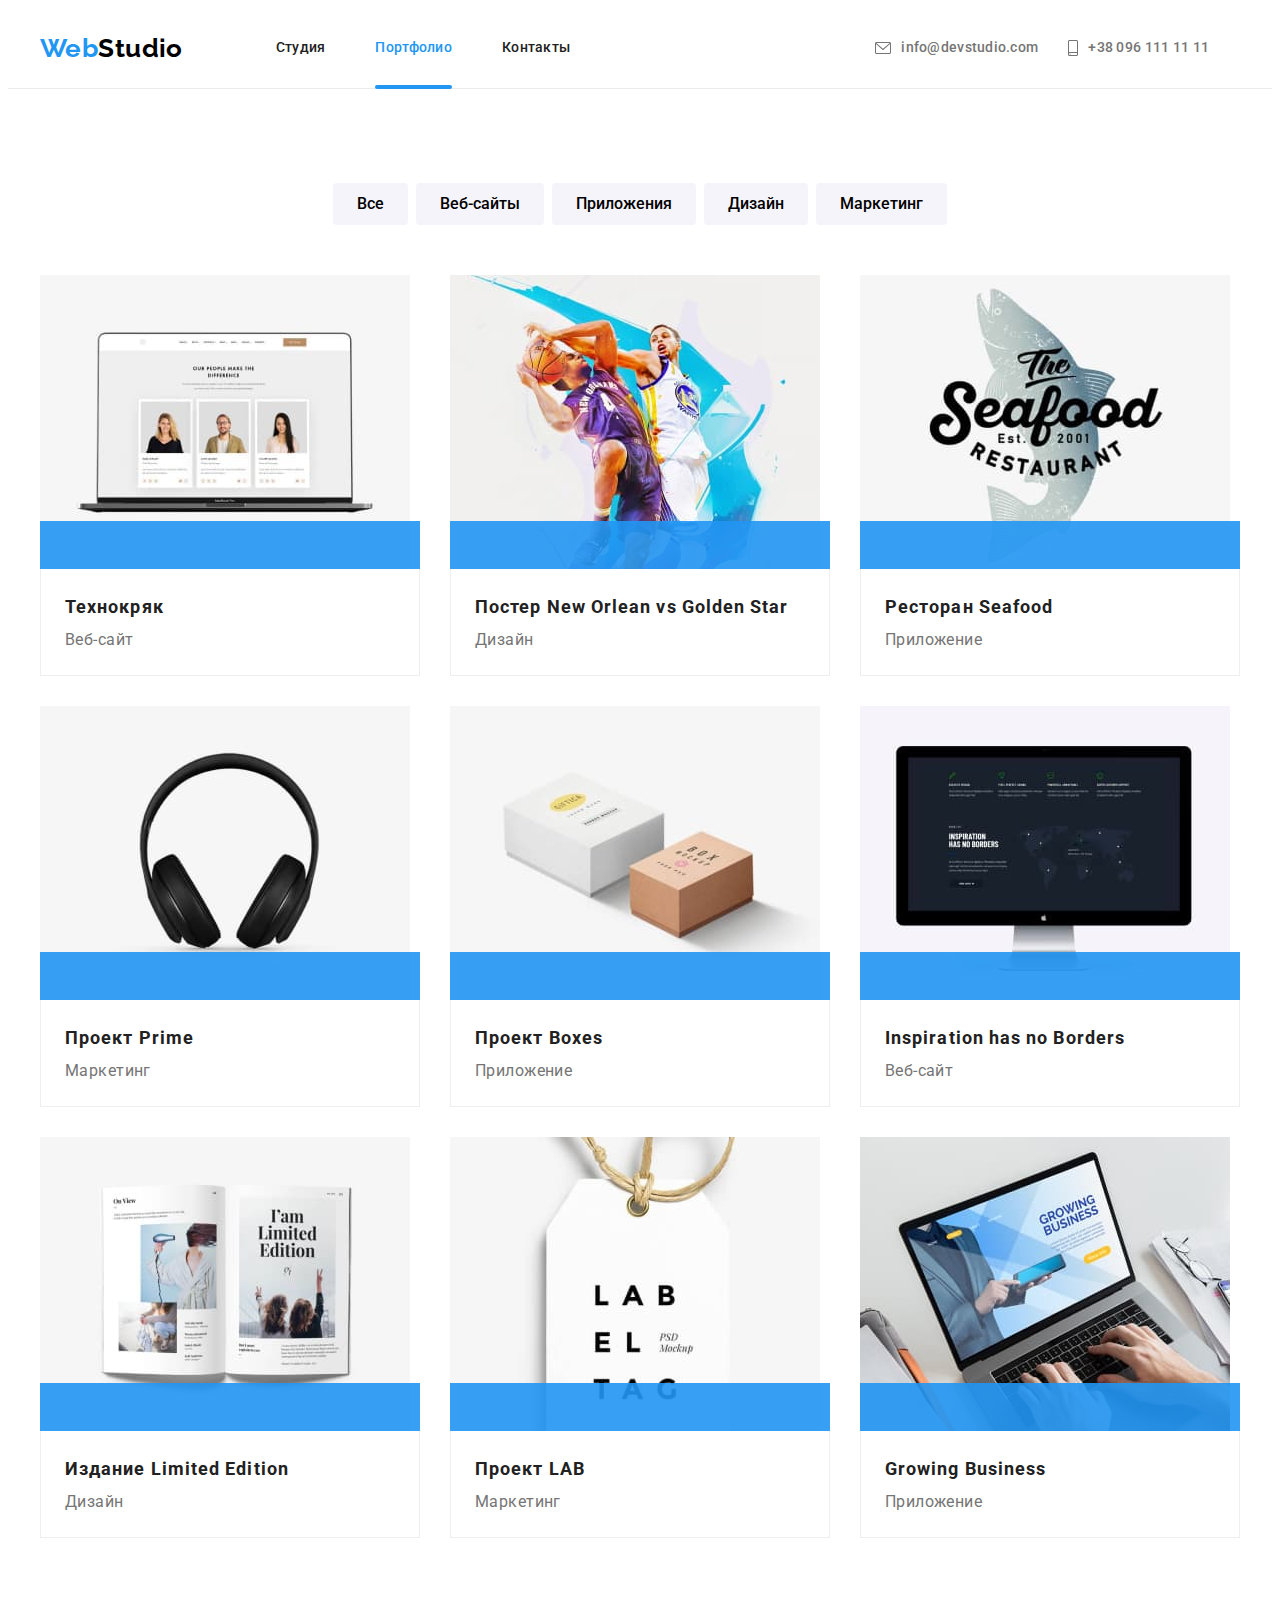
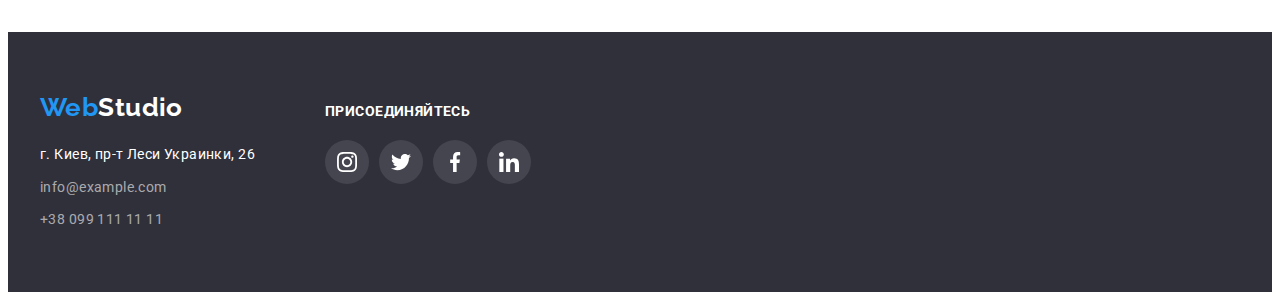
==== portfolio.html @ 5ff28424 "clone" ====
<!DOCTYPE html>
<html lang="ru">
	<head>
		<meta charset="UTF-8" />
		<meta http-equiv="X-UA-Compatible" content="IE=edge" />
		<meta name="viewport" content="width=device-width, initial-scale=1.0" />
		<title>Портфолио</title>
		<link rel="preconnect" href="https://fonts.googleapis.com" />
		<link rel="preconnect" href="https://fonts.gstatic.com" crossorigin />
		<link
			href="https://fonts.googleapis.com/css2?family=Montserrat&family=Raleway:wght@700&family=Roboto:wght@400;500;700;900&display=swap"
			rel="stylesheet"
		/>
		<link
			rel="stylesheet"
			href="https://cdnjs.cloudflare.com/ajax/libs/modern-normalize/1.1.0/modern-normalize.min.css"
			integrity="sha512-wpPYUAdjBVSE4KJnH1VR1HeZfpl1ub8YT/NKx4PuQ5NmX2tKuGu6U/JRp5y+Y8XG2tV+wKQpNHVUX03MfMFn9Q=="
			crossorigin="anonymous"
			referrerpolicy="no-referrer"
		/>
		<link rel="stylesheet" href="./css/styles.css" />
	</head>
	<body>
		<!-- Шапка -->
		<header class="header">
			<div class="container">
				<div class="header-body">
					<nav class="header-nav">
						<a class="link header-logo" href="./index.html"
							><span class="header-logo-web">Web</span
							><span class="header-logo-studio">Studio</span></a
						>
						<ul class="list header-nav-list">
							<li class="header-nav-list-item">
								<a class="link header-link" href="./index.html"
									>Студия</a
								>
							</li>
							<li class="header-nav-list-item">
								<a
									class="link current header-link"
									href="./portfolio.html"
									>Портфолио</a
								>
							</li>
							<li class="header-nav-list-item">
								<a class="link header-link" href="">Контакты</a>
							</li>
						</ul>
					</nav>
					<ul class="list header-contacts-list">
						<li class="header-contacts-list-item">
							<a
								class="link header-link"
								href="mailto:info@devstudio.com"
							>
								<svg
									class="icon icon-envelope"
									width="16"
									height="12"
								>
									<use
										href="./images/icons.svg#envelope"
									></use>
								</svg>
								info@devstudio.com</a
							>
						</li>
						<li class="header-contacts-list-item">
							<a
								class="link header-link"
								href="tel:+380961111111"
							>
								<svg
									class="icon icon-smartphone"
									width="10"
									height="16"
								>
									<use
										href="./images/icons.svg#smartphone"
									></use>
								</svg>
								+38 096 111 11 11</a
							>
						</li>
					</ul>
				</div>
			</div>
		</header>
		<!-- Основа -->
		<main>
			<section class="section portfolio">
				<div class="container">
					<h1 class="visually-hidden">Portfolio</h1>
					<ul class="list portfolio-button-list">
						<li class="portfolio-button-list-item">
							<button
								class="button portfolio-button-list-item-button"
								type="button"
							>
								Все
							</button>
						</li>
						<li class="portfolio-button-list-item">
							<button
								class="button portfolio-button-list-item-button"
								type="button"
							>
								Веб-сайты
							</button>
						</li>
						<li class="portfolio-button-list-item">
							<button
								class="button portfolio-button-list-item-button"
								type="button"
							>
								Приложения
							</button>
						</li>
						<li class="portfolio-button-list-item">
							<button
								class="button portfolio-button-list-item-button"
								type="button"
							>
								Дизайн
							</button>
						</li>
						<li class="portfolio-button-list-item">
							<button
								class="button portfolio-button-list-item-button"
								type="button"
							>
								Маркетинг
							</button>
						</li>
					</ul>
					<ul class="list portfolio-card-list">
						<li class="portfolio-card-list-item">
							<a class="link" href="">
								<div class="card-thumb">
									<img
										class="porfolio-card-list-img"
										src="./images/portfolio/portfolio-1.jpg"
										alt="Технокряк"
										width="370"
										height="294"
									/>
									<div class="card-overlay">
										<p class="card-overlay-text">
											Lorem ipsum dolor sit amet
											consectetur adipisicing elit. Earum
											facilis impedit
										</p>
									</div>
								</div>

								<div class="portfolio-card-list-content">
									<h2 class="porfolio-card-list-title">
										Технокряк
									</h2>
									<p class="porfolio-card-list-text">
										Веб-сайт
									</p>
								</div>
							</a>
						</li>
						<li class="portfolio-card-list-item">
							<a class="link" href="">
								<div class="card-thumb">
									<img
										class="porfolio-card-list-img"
										src="./images/portfolio/portfolio-2.jpg"
										alt="Технокряк"
										width="370"
										height="294"
									/>
									<div class="card-overlay">
										<p class="card-overlay-text">
											Lorem ipsum dolor sit amet
											consectetur adipisicing elit. Earum
											facilis impedit
										</p>
									</div>
								</div>
								<div class="portfolio-card-list-content">
									<h2 class="porfolio-card-list-title">
										Постер New Orlean vs Golden Star
									</h2>
									<p class="porfolio-card-list-text">
										Дизайн
									</p>
								</div>
							</a>
						</li>
						<li class="portfolio-card-list-item">
							<a class="link" href="">
								<div class="card-thumb">
									<img
										class="porfolio-card-list-img"
										src="./images/portfolio/portfolio-3.jpg"
										alt="Технокряк"
										width="370"
										height="294"
									/>
									<div class="card-overlay">
										<p class="card-overlay-text">
											Lorem ipsum dolor sit amet
											consectetur adipisicing elit. Earum
											facilis impedit
										</p>
									</div>
								</div>
								<div class="portfolio-card-list-content">
									<h2 class="porfolio-card-list-title">
										Ресторан Seafood
									</h2>
									<p class="porfolio-card-list-text">
										Приложение
									</p>
								</div>
							</a>
						</li>
						<li class="portfolio-card-list-item">
							<a class="link" href="">
								<div class="card-thumb">
									<img
										class="porfolio-card-list-img"
										src="./images/portfolio/portfolio-4.jpg"
										alt="Технокряк"
										width="370"
										height="294"
									/>
									<div class="card-overlay">
										<p class="card-overlay-text">
											Lorem ipsum dolor sit amet
											consectetur adipisicing elit. Earum
											facilis impedit
										</p>
									</div>
								</div>
								<div class="portfolio-card-list-content">
									<h2 class="porfolio-card-list-title">
										Проект Prime
									</h2>
									<p class="porfolio-card-list-text">
										Маркетинг
									</p>
								</div>
							</a>
						</li>
						<li class="portfolio-card-list-item">
							<a class="link" href="">
								<div class="card-thumb">
									<img
										class="porfolio-card-list-img"
										src="./images/portfolio/portfolio-5.jpg"
										alt="Технокряк"
										width="370"
										height="294"
									/>
									<div class="card-overlay">
										<p class="card-overlay-text">
											Lorem ipsum dolor sit amet
											consectetur adipisicing elit. Earum
											facilis impedit
										</p>
									</div>
								</div>
								<div class="portfolio-card-list-content">
									<h2 class="porfolio-card-list-title">
										Проект Boxes
									</h2>
									<p class="porfolio-card-list-text">
										Приложение
									</p>
								</div>
							</a>
						</li>
						<li class="portfolio-card-list-item">
							<a class="link" href="">
								<div class="card-thumb">
									<img
										class="porfolio-card-list-img"
										src="./images/portfolio/portfolio-6.jpg"
										alt="Технокряк"
										width="370"
										height="294"
									/>
									<div class="card-overlay">
										<p class="card-overlay-text">
											Lorem ipsum dolor sit amet
											consectetur adipisicing elit. Earum
											facilis impedit
										</p>
									</div>
								</div>
								<div class="portfolio-card-list-content">
									<h2 class="porfolio-card-list-title">
										Inspiration has no Borders
									</h2>
									<p class="porfolio-card-list-text">
										Веб-сайт
									</p>
								</div>
							</a>
						</li>
						<li class="portfolio-card-list-item">
							<a class="link" href="">
								<div class="card-thumb">
									<img
										class="porfolio-card-list-img"
										src="./images/portfolio/portfolio-7.jpg"
										alt="Технокряк"
										width="370"
										height="294"
									/>
									<div class="card-overlay">
										<p class="card-overlay-text">
											Lorem ipsum dolor sit amet
											consectetur adipisicing elit. Earum
											facilis impedit
										</p>
									</div>
								</div>
								<div class="portfolio-card-list-content">
									<h2 class="porfolio-card-list-title">
										Издание Limited Edition
									</h2>
									<p class="porfolio-card-list-text">
										Дизайн
									</p>
								</div>
							</a>
						</li>
						<li class="portfolio-card-list-item">
							<a class="link" href="">
								<div class="card-thumb">
									<img
										class="porfolio-card-list-img"
										src="./images/portfolio/portfolio-8.jpg"
										alt="Технокряк"
										width="370"
										height="294"
									/>
									<div class="card-overlay">
										<p class="card-overlay-text">
											Lorem ipsum dolor sit amet
											consectetur adipisicing elit. Earum
											facilis impedit
										</p>
									</div>
								</div>
								<div class="portfolio-card-list-content">
									<h2 class="porfolio-card-list-title">
										Проект LAB
									</h2>
									<p class="porfolio-card-list-text">
										Маркетинг
									</p>
								</div>
							</a>
						</li>
						<li class="portfolio-card-list-item">
							<a class="link" href="">
								<div class="card-thumb">
									<img
										class="porfolio-card-list-img"
										src="./images/portfolio/portfolio-9.jpg"
										alt="Технокряк"
										width="370"
										height="294"
									/>
									<div class="card-overlay">
										<p class="card-overlay-text">
											Lorem ipsum dolor sit amet
											consectetur adipisicing elit. Earum
											facilis impedit
										</p>
									</div>
								</div>
								<div class="portfolio-card-list-content">
									<h2 class="porfolio-card-list-title">
										Growing Business
									</h2>
									<p class="porfolio-card-list-text">
										Приложение
									</p>
								</div>
							</a>
						</li>
					</ul>
				</div>
			</section>
		</main>
		<!-- Нижняя часть -->
		<footer class="footer">
			<div class="container">
				<div class="footer-left">
					<a class="link footer-logo" href="./index.html">
						<span class="footer-logo-web">Web</span
						><span class="footer-logo-studio">Studio</span>
					</a>
					<address class="footer-adress">
						<ul class="list footer-adress-list">
							<li class="footer-adress-list-item">
								г. Киев, пр-т Леси Украинки, 26
							</li>
							<li class="footer-adress-list-item">
								<a class="link" href="mailto:info@example.com"
									>info@example.com</a
								>
							</li>
							<li class="footer-adress-list-item">
								<a class="link" href="tel:+380991111111"
									>+38 099 111 11 11</a
								>
							</li>
						</ul>
					</address>
				</div>
				<div class="footer-right">
					<h3 class="footer-social-title">Присоединяйтесь</h3>
					<ul class="list social-links-list">
						<li class="social-links-list-item">
							<a class="link social-link" href="">
								<svg class="icon" width="20" height="20">
									<use
										href="./images/icons.svg#instagram"
									></use>
								</svg>
							</a>
						</li>
						<li class="social-links-list-item">
							<a class="link social-link" href="">
								<svg class="icon" width="20" height="20">
									<use
										href="./images/icons.svg#twitter"
									></use>
								</svg>
							</a>
						</li>
						<li class="social-links-list-item">
							<a class="link social-link" href="">
								<svg class="icon" width="20" height="20">
									<use
										href="./images/icons.svg#facebook"
									></use>
								</svg>
							</a>
						</li>
						<li class="social-links-list-item">
							<a class="link social-link" href="">
								<svg class="icon" width="20" height="20">
									<use
										href="./images/icons.svg#linkedin"
									></use>
								</svg>
							</a>
						</li>
					</ul>
				</div>
			</div>
		</footer>
	</body>
</html>
---- css/styles.css ----
:root {
	--main-accent-color: #2196f3;
	--logo-black-color: #000000;
	--main-black-color: #212121;
	--main-white-color: #ffffff;
	--social-links-color: #afb1b8;
	--header-contacts-list-color: #757575;
	--footer-address-link-color: rgba(255, 255, 255, 0.6);
	--background-color-hero: #2f303a;
	--backgroung-color-hero-button: #2196f3;
	--background-color-our-work: #f5f4fa;
	--card-set-gap: 30px;
	--card-border: #eeeeee;
}

body {
	font-family: Roboto, sans-serif;
	color: var(--main-black-color);
	font-size: 14px;
	letter-spacing: 0.03em;
	background-color: var(--main-white-color);
}

h1,
h2,
h3,
h4,
h5,
h6,
p,
ul {
	padding: 0;
	margin: 0;
}
img {
	display: block;
	max-width: 100%;
}
.visually-hidden {
	position: absolute;
	width: 1px;
	height: 1px;
	margin: -1px;
	border: 0;
	padding: 0;

	white-space: nowrap;
	clip-path: inset(100%);
	clip: rect(0 0 0 0);
	overflow: hidden;
}

.section {
	padding-top: 94px;
	padding-bottom: 94px;
}
.container {
	width: 1200px;
	margin: 0 auto;
	padding-left: 15px;
	padding-right: 15px;
}
.link {
	text-decoration: none;
	color: inherit;
}
.list {
	list-style-type: none;
	margin: 0;
	padding: 0;
}
.button {
	font-family: inherit;
	cursor: pointer;
}
.header {
	border-bottom: 1px solid #ececec;
}
.header-body {
	display: flex;
	align-items: center;
}
.header-link {
	display: flex;
	align-items: center;
	padding-top: 32px;
	padding-bottom: 32px;
}
.icon-envelope,
.icon-smartphone {
	margin-right: 10px;
	fill: var(--header-contacts-list-color);
}

.header-nav {
	display: flex;
	align-items: center;
}
.header-logo {
	display: block;
	margin-right: 93px;
	font-family: Raleway;
	font-weight: 700;
	font-size: 26px;
	line-height: 1.19;
}
.header-logo-web {
	color: var(--main-accent-color);
}
.header-logo-studio {
	color: var(--logo-black-color);
}
.header-nav-list {
	display: flex;
	margin-right: 305px;
}

.header-nav-list-item {
	font-weight: 500;
	line-height: 1.14;
	letter-spacing: 0.02em;

	transition: color 250ms cubic-bezier(0.4, 0, 0.2, 1);
}
.header-nav-list-item:not(:last-child) {
	margin-right: 50px;
}
.header-nav-list-item:hover,
.header-nav-list-item:focus {
	color: var(--main-accent-color);
}

.header-nav-list .current {
	position: relative;
	color: var(--main-accent-color);
}
.header-nav-list .current::after {
	position: absolute;
	bottom: -1px;
	left: 0;
	content: '';
	width: 100%;
	height: 4px;
	border-radius: 2px;
	background-color: var(--main-accent-color);
}
.header-contacts-list {
	display: flex;
}

.header-contacts-list-item {
	color: var(--header-contacts-list-color);

	font-weight: 500;
	line-height: 1.14;
	letter-spacing: 0.02em;

	transition: color 250ms cubic-bezier(0.4, 0, 0.2, 1);
}
.header-contacts-list-item:not(:last-child) {
	margin-right: 30px;
}
.header-contacts-list-item:hover,
.header-contacts-list-item:focus {
	color: var(--main-accent-color);
}
.header-contacts-list-item .icon {
	transition: fill 250ms cubic-bezier(0.4, 0, 0.2, 1);
}

.header-contacts-list-item:hover .icon {
	fill: var(--main-accent-color);
}
.header-contacts-list-item:focus .icon {
	fill: var(--main-accent-color);
}
.hero {
	background-color: var(--background-color-hero);
	text-align: center;
	padding-top: 200px;
	padding-bottom: 200px;
	background-image: linear-gradient(
			rgba(47, 48, 58, 0.4),
			rgba(47, 48, 58, 0.4)
		),
		url(../images/bgi-hero.jpg);
	background-position: center;
	background-repeat: no-repeat;
	max-width: 1600px;
	margin-right: auto;
	margin-left: auto;
}
.hero-title {
	color: var(--main-white-color);

	font-weight: 900;
	font-size: 44px;
	line-height: 1.36;
	letter-spacing: 0.06em;
	text-transform: uppercase;

	margin-bottom: 30px;
}
.hero-button {
	color: var(--main-white-color);
	background-color: var(--backgroung-color-hero-button);

	font-weight: bold;
	font-size: 16px;
	line-height: 1.87;
	letter-spacing: 0.06em;
	border: none;
	padding: 10px 32px;

	box-shadow: 0px 4px 4px rgba(0, 0, 0, 0.15);
	border-radius: 4px;
}

.section-title {
	margin-bottom: 50px;

	font-size: 36px;
	line-height: 1.16;
	text-align: center;
}

.benefits-list {
	display: flex;
}
.benefits-list-item {
	width: 270px;
}
.benefits-list-item:not(:last-child) {
	margin-right: 30px;
}
.benefits-icons {
	padding: 25px 100px;
	margin-bottom: 30px;
	display: flex;
	background-color: var(--background-color-our-work);
	border-radius: 4px;
	justify-content: center;
	align-items: center;
}
.benefits-title {
	font-size: 14px;
	line-height: 1.14;
	text-transform: uppercase;
	margin-bottom: 10px;
}
.benefits-text {
	color: var(--header-contacts-list-color);

	line-height: 1.71;
}
.our-work {
	padding-top: 0;
}
.our-work-list {
	display: flex;
}
.our-work-list-item:not(:last-child) {
	margin-right: 30px;
}
.our-work-list-item-thumb {
	position: relative;
}
.our-work-list-item-thumb .thumb-text {
	position: absolute;
	left: 0;
	bottom: 0;
	background-color: rgba(47, 48, 58, 0.8);

	font-weight: 700;
	line-height: calc(16 / 14);
	text-align: center;
	text-transform: uppercase;
	color: var(--main-white-color);

	width: 370px;
	padding-top: 27px;
	padding-bottom: 27px;
}
.our-team {
	background-color: var(--background-color-our-work);
}
.our-team .section-title {
	margin-bottom: 50px;
}
.our-team-list {
	display: flex;
	justify-content: space-between;
}

.our-team-card {
	background-color: var(--main-white-color);

	text-align: center;

	box-shadow: 0px 1px 3px rgba(0, 0, 0, 0.12), 0px 1px 1px rgba(0, 0, 0, 0.14),
		0px 2px 1px rgba(0, 0, 0, 0.2);
	border-radius: 0px 0px 4px 4px;
}
.our-team-card:not(:last-child) {
	margin-right: 30px;
}

.our-team-card-content {
	padding-top: 30px;
	padding-bottom: 30px;
}
.our-team-title {
	font-weight: 500;
	font-size: 16px;
	line-height: 1.19;

	margin-bottom: 10px;
}
.our-team-text {
	color: var(--header-contacts-list-color);

	font-size: 16px;
	line-height: 1.19;

	margin-bottom: 16px;
}
.our-team .social-links-list {
	display: flex;
	align-items: center;
	justify-content: center;
}
.our-team .social-links-list-item {
	display: flex;
}
.our-team .social-links-list-item:not(:last-child) {
	margin-right: 10px;
}
.our-team .social-link {
	padding: 12px;
	width: 44px;
	height: 44px;
	fill: var(--social-links-color);
	border-radius: 50%;
	transition: background-color 250ms cubic-bezier(0.4, 0, 0.2, 1);
}
.our-team .social-link:hover,
.our-team .social-link:focus {
	background-color: var(--main-accent-color);
}
.our-team .icon {
	fill: var(--social-links-color);
	transition: fill 250ms cubic-bezier(0.4, 0, 0.2, 1);
}
.our-team .social-link:hover .icon {
	fill: var(--main-white-color);
}
.our-team .social-link:focus .icon {
	fill: var(--main-white-color);
}
.clients-list {
	display: flex;
}

.clients-list-item:not(:last-child) {
	margin-right: 30px;
}
.clients-card {
	display: flex;
	justify-content: center;
	align-items: center;

	width: 170px;
	height: 92px;
	border: 1px solid var(--social-links-color);
	border-radius: 4px;

	transition: border 250ms cubic-bezier(0.4, 0, 0.2, 1);
}
.clients-card:hover,
.clients-card:focus {
	border: 1px solid var(--main-accent-color);
}
.clients-card:hover .icon,
.clients-card:focus .icon {
	fill: var(--main-accent-color);
}
.clients-card-icon {
	fill: var(--social-links-color);
	transition: fill 250ms cubic-bezier(0.4, 0, 0.2, 1);
}
.footer {
	background-color: var(--background-color-hero);
	padding-top: 60px;
	padding-bottom: 60px;
}
.footer .container {
	display: flex;
}
.footer-left {
	margin-right: 70px;
}
.footer-right {
	margin-top: 12px;
}

.footer .social-links-list {
	display: flex;
}
.footer .social-links-list-item {
	display: flex;
}
.footer .social-link {
	width: 44px;
	height: 44px;
	display: flex;
	justify-content: center;
	align-items: center;
	background-color: rgba(255, 255, 255, 0.1);
	border-radius: 50%;

	transition: background-color 250ms cubic-bezier(0.4, 0, 0.2, 1);
}
.footer .social-link:hover,
.footer .social-link:focus {
	background-color: var(--main-accent-color);
}
.footer .social-links-list-item:not(:last-child) {
	margin-right: 10px;
}
.footer .link {
	fill: var(--main-white-color);
}
.footer-logo {
	display: block;
	margin-bottom: 20px;
	font-family: Raleway;
	font-weight: 700;
	font-size: 26px;
	line-height: 1.19;
}
.footer-logo-web {
	color: var(--main-accent-color);
}
.footer-logo-studio {
	color: var(--main-white-color);
}

.footer-adress-list-item {
	color: var(--main-white-color);

	font-style: normal;
	line-height: 1.71;
}
.footer-adress-list-item:not(:last-child) {
	margin-bottom: 9px;
}
.footer-adress-list-item .link {
	color: var(--footer-address-link-color);
	transition: color 250ms cubic-bezier(0.4, 0, 0.2, 1);
}

.footer-adress-list-item .link:hover,
.footer-adress-list-item .link:focus {
	color: var(--main-accent-color);
}
.footer-social-title {
	font-size: 14px;
	line-height: 1.14;
	text-transform: uppercase;
	color: var(--main-white-color);
	margin-bottom: 20px;
}
/* Portfolio */

.portfolio-button-list {
	display: flex;
	margin-bottom: 50px;
	justify-content: center;
}
.portfolio-button-list-item:not(:last-child) {
	margin-right: 8px;
}
.portfolio-button-list-item-button {
	background-color: var(--background-color-our-work);

	font-weight: 500;
	font-size: 16px;
	line-height: 1.62;

	padding: 6px 22px;
	border-radius: 4px;
	border-color: transparent;

	transition: background-color 250ms cubic-bezier(0.4, 0, 0.2, 1),
		color 250ms cubic-bezier(0.4, 0, 0.2, 1),
		box-shadow 250ms cubic-bezier(0.4, 0, 0.2, 1);
}
.portfolio-button-list-item-button:hover,
.portfolio-button-list-item-button:focus {
	background-color: var(--main-accent-color);
	color: var(--main-white-color);
	box-shadow: 0px 3px 1px rgba(0, 0, 0, 0.1), 0px 1px 2px rgba(0, 0, 0, 0.08),
		0px 2px 2px rgba(0, 0, 0, 0.12);
}

.portfolio-card-list {
	display: flex;
	flex-wrap: wrap;
	margin-right: calc(-1 * var(--card-set-gap));
	margin-bottom: calc(-1 * var(--card-set-gap));
}
.portfolio-card-list-item {
	flex-basis: calc(100% / 3 - var(--card-set-gap));
	margin-right: var(--card-set-gap);
	margin-bottom: var(--card-set-gap);

	transition: box-shadow 250ms cubic-bezier(0.4, 0, 0.2, 1);
}
.portfolio-card-list-item:hover,
.portfolio-card-list-item:focus {
	box-shadow: 0px 1px 1px rgba(0, 0, 0, 0.12), 0px 4px 4px rgba(0, 0, 0, 0.06),
		1px 4px 6px rgba(0, 0, 0, 0.16);
}
.portfolio-card-list-item .card-thumb {
	position: relative;
	overflow: hidden;
}
.portfolio-card-list-item .card-overlay {
	position: absolute;
	bottom: -100%;
	left: 0;

	padding: 24px;
	display: flex;
	align-items: center;
	justify-content: center;
	overflow: hidden;
	width: 370px;
	height: 294px;

	background-color: rgba(33, 150, 243, 0.9);
}
.portfolio-card-list-item .link .card-overlay {
	transform: translateY(0);
	transition: transform 250ms cubic-bezier(0.4, 0, 0.2, 1);
}
.portfolio-card-list-item .link:hover .card-overlay {
	transform: translateY(-100%);
}
.portfolio-card-list-item .card-overlay-text {
	font-size: 18px;
	line-height: calc(28 / 18);
	color: var(--main-white-color);
}
.portfolio-card-list-content {
	padding: 20px 24px;
	border-bottom: var(--card-border) solid 1px;
	border-left: var(--card-border) solid 1px;
	border-right: var(--card-border) solid 1px;
}
.porfolio-card-list-title {
	font-size: 18px;
	line-height: 2;
	letter-spacing: 0.06em;
}
.porfolio-card-list-text {
	color: var(--header-contacts-list-color);

	font-size: 16px;
	line-height: 1.87;
}

.backdrop {
	position: fixed;
	top: 0;
	left: 0;
	background-color: rgba(0, 0, 0, 0.2);
	width: 100%;
	height: 100%;
	opacity: 1;

	transition: opacity 250ms cubic-bezier(0.4, 0, 0.2, 1);
}
.backdrop.is-hidden {
	opacity: 0;
	pointer-events: none;
}
.backdrop.is-hidden .modal {
	transform: translate(-50%, -50%) scale(0.8);
}
.modal {
	position: absolute;
	top: 50%;
	left: 50%;
	transform: translate(-50%, -50%) scale(1);
	width: 528px;
	height: 581px;

	background-color: var(--main-white-color);
	box-shadow: 0px 1px 3px rgba(0, 0, 0, 0.12), 0px 1px 1px rgba(0, 0, 0, 0.14),
		0px 2px 1px rgba(0, 0, 0, 0.2);
	border-radius: 4px;

	transition: transform 250ms cubic-bezier(0.4, 0, 0.2, 1);
}
.modal .button {
	position: absolute;
	top: 8px;
	right: 8px;

	display: flex;
	align-items: center;
	justify-content: center;

	width: 30px;
	height: 30px;
	padding: 0;
	background-color: inherit;
	border: none;
	box-shadow: none;
}
.modal .icon {
	display: flex;
	justify-content: center;
	align-items: center;
	width: 30px;
	height: 30px;
}
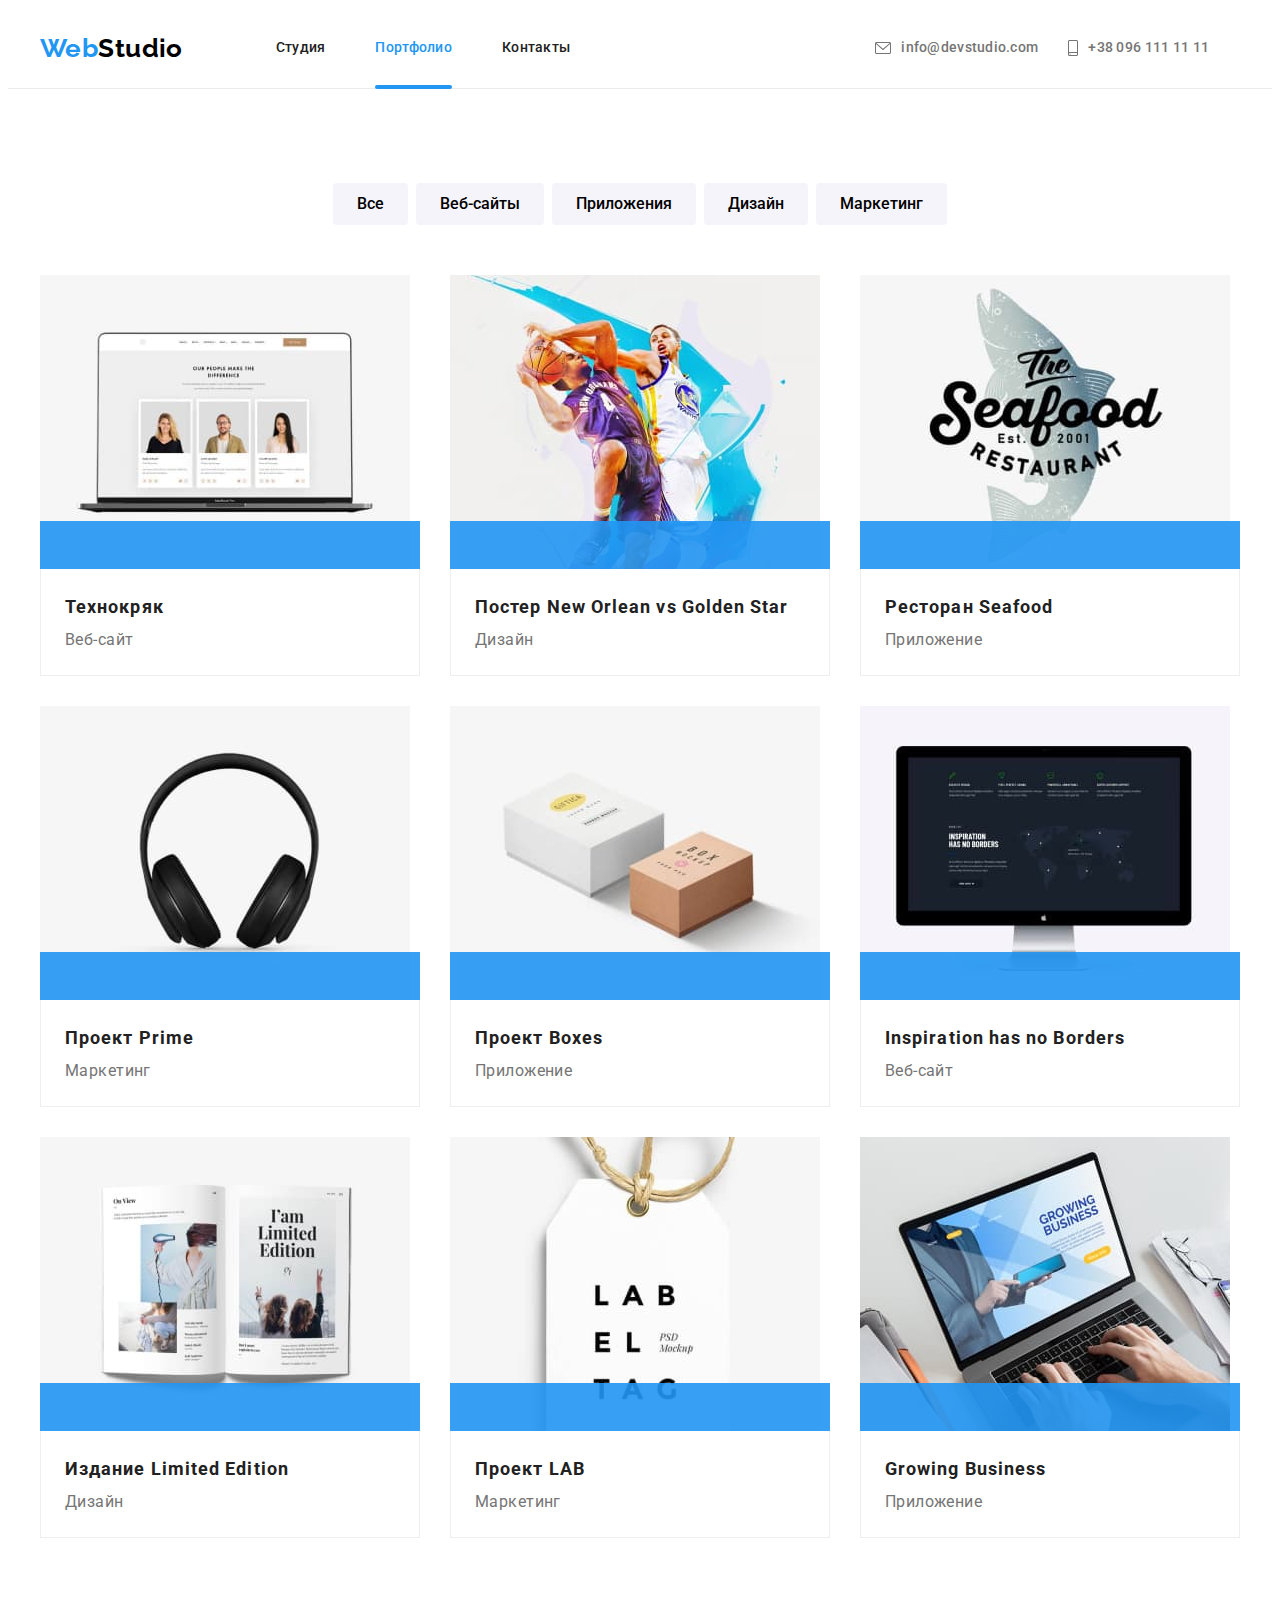
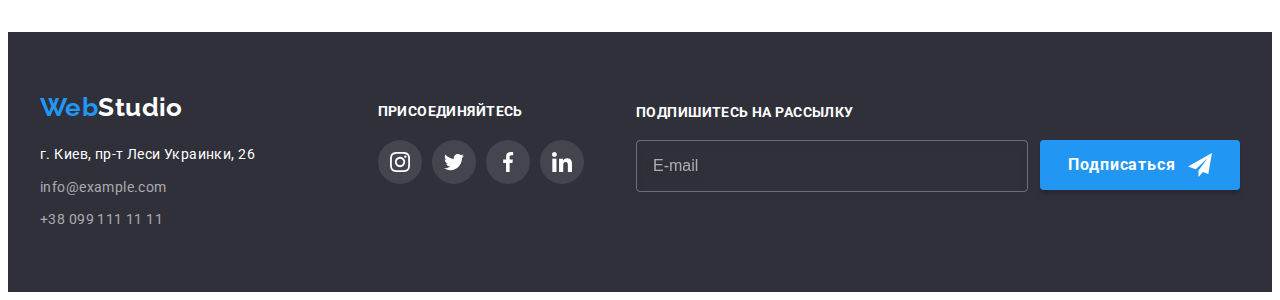
==== commit fb8f4677: "Сдача ДЗ №1" ====
--- a/portfolio.html
+++ b/portfolio.html
@@ -459,6 +459,25 @@
 						</li>
 					</ul>
 				</div>
+				<form class="footer-form">
+					<p class="footer-form-text">Подпишитесь на рассылку</p>
+					<div class="footer-form-and-button">
+						<input
+							class="footer-form-email"
+							type="email"
+							name="email"
+							placeholder="E-mail"
+						/>
+						<button class="button footer-form-button" type="submit">
+							<span class="footer-form-button-text"
+								>Подписаться</span
+							>
+							<svg class="icon">
+								<use href="./images/icons.svg#icon-send"></use>
+							</svg>
+						</button>
+					</div>
+				</form>
 			</div>
 		</footer>
 	</body>
--- a/css/styles.css
+++ b/css/styles.css
@@ -399,8 +399,10 @@
 .footer-left {
 	margin-right: 70px;
 }
-.footer-right {
-	margin-top: 12px;
+.footer-right,
+.footer-form {
+	padding-top: 12px;
+	margin-left: auto;
 }
 
 .footer .social-links-list {
@@ -469,6 +471,69 @@
 	text-transform: uppercase;
 	color: var(--main-white-color);
 	margin-bottom: 20px;
+}
+.footer-form-text {
+	font-weight: 700;
+	line-height: calc(16 / 14);
+	text-transform: uppercase;
+	color: var(--main-white-color);
+
+	margin-bottom: 20px;
+}
+.footer-form-email {
+	width: 358px;
+	padding: 15px 16px;
+	margin-right: 12px;
+	color: var(--footer-address-link-color);
+	font-size: 16px;
+	line-height: calc(20 / 16);
+	background-color: inherit;
+
+	border: 1px solid rgba(255, 255, 255, 0.3);
+
+	filter: drop-shadow(0px 4px 4px rgba(0, 0, 0, 0.15));
+	border-radius: 4px;
+}
+.footer-form-email:focus {
+	outline: none;
+}
+.footer-form-email::placeholder {
+	color: var(--footer-address-link-color);
+	font-size: 16px;
+	line-height: calc(20 / 16);
+}
+.footer-form-and-button {
+	display: flex;
+}
+.footer-form-button {
+	display: flex;
+	align-items: center;
+	text-align: center;
+	justify-content: center;
+	width: 200px;
+	height: 50px;
+
+	background-color: var(--main-accent-color);
+	box-shadow: 0px 4px 4px rgba(0, 0, 0, 0.15);
+	border-radius: 4px;
+	border: none;
+}
+.footer-form-button-text {
+	color: var(--main-white-color);
+
+	font-weight: 700;
+	font-size: 16px;
+	line-height: calc(30 / 16);
+	letter-spacing: 0.06em;
+
+	margin-right: 12px;
+}
+.footer-form-button .icon {
+	display: block;
+	padding: 0;
+	margin: 0;
+	width: 24px;
+	height: 24px;
 }
 /* Portfolio */
 
@@ -603,7 +668,7 @@
 
 	transition: transform 250ms cubic-bezier(0.4, 0, 0.2, 1);
 }
-.modal .button {
+.modal .button-close {
 	position: absolute;
 	top: 8px;
 	right: 8px;
@@ -618,11 +683,151 @@
 	background-color: inherit;
 	border: none;
 	box-shadow: none;
-}
-.modal .icon {
-	display: flex;
-	justify-content: center;
-	align-items: center;
-	width: 30px;
-	height: 30px;
-}
+
+	outline: 1px solid rgba(0, 0, 0, 0.1);
+	border-radius: 50%;
+
+	transition: fill 250ms cubic-bezier(0.4, 0, 0.2, 1);
+}
+.modal .button-close:hover,
+.modal .button-close:focus {
+	fill: var(--main-accent-color);
+}
+
+.modal-form {
+	padding: 40px;
+}
+.modal-form-title {
+	font-weight: 700;
+	font-size: 20px;
+	line-height: calc(23 / 20);
+	text-align: center;
+	color: var(--main-black-color);
+
+	margin-bottom: 12px;
+}
+.modal-label {
+	display: block;
+	margin-bottom: 10px;
+}
+
+.modal-label-input {
+	position: relative;
+}
+.modal-label p {
+	color: var(--header-contacts-list-color);
+	font-size: 12px;
+	line-height: calc(14 / 12);
+	letter-spacing: 0.01em;
+
+	margin-bottom: 4px;
+}
+.comment::placeholder {
+	color: rgba(117, 117, 117, 0.5);
+}
+.modal-label input {
+	height: 40px;
+}
+.modal-label input,
+.modal-label textarea {
+	width: 100%;
+	border: 1px solid rgba(33, 33, 33, 0.2);
+	border-radius: 4px;
+	padding: 16px 12px 16px 42px;
+	outline: none;
+
+	transition: border 250ms cubic-bezier(0.4, 0, 0.2, 1);
+}
+.modal-label input:focus,
+.modal-label textarea:focus {
+	border: 1px solid var(--main-accent-color);
+}
+.modal-label input + .icon,
+.modal-label textarea + .icon {
+	transition: fill 250ms cubic-bezier(0.4, 0, 0.2, 1);
+}
+.modal-label input:focus + .icon,
+.modal-label textarea:focus + .icon {
+	fill: var(--main-accent-color);
+}
+.modal-label .comment {
+	height: 120px;
+	padding: 16px 12px 16px 12px;
+}
+.modal-label textarea {
+	resize: none;
+}
+.modal-policy {
+	display: flex;
+	align-items: center;
+	justify-content: center;
+	margin-bottom: 30px;
+}
+.modal-policy p {
+	line-height: calc(24 / 14);
+	color: var(--header-contacts-list-color);
+}
+.policy-link {
+	text-decoration: underline;
+	color: var(--main-accent-color);
+}
+
+.modal-label .icon {
+	position: absolute;
+	top: 50%;
+	left: 12px;
+
+	transform: translateY(-50%);
+}
+
+.button-submit {
+	display: flex;
+	align-items: center;
+	text-align: center;
+	justify-content: center;
+	margin-left: auto;
+	margin-right: auto;
+
+	width: 200px;
+	height: 50px;
+	border: none;
+	box-shadow: 0px 4px 4px rgba(0, 0, 0, 0.15);
+	border-radius: 4px;
+	background-color: var(--main-accent-color);
+
+	color: var(--main-white-color);
+	font-weight: 700;
+	font-size: 16px;
+	line-height: calc(30 / 16);
+	letter-spacing: 0.06em;
+}
+.checkbox-policy {
+	position: absolute;
+	width: 1px;
+	height: 1px;
+	margin: -1px;
+	border: 0;
+	padding: 0;
+
+	white-space: nowrap;
+	clip-path: inset(100%);
+	clip: rect(0 0 0 0);
+	overflow: hidden;
+}
+.checkbox-policy + .icon {
+	display: flex;
+	align-items: center;
+	justify-content: center;
+	margin-right: 8.38px;
+	border: 1px solid var(--main-black-color);
+	border-radius: 4px;
+	fill: transparent;
+	transition: background-color 250ms cubic-bezier(0.4, 0, 0.2, 1),
+		fill 250ms cubic-bezier(0.4, 0, 0.2, 1);
+}
+
+.checkbox-policy:checked + .icon {
+	background-color: var(--main-accent-color);
+	border: none;
+	fill: var(--main-white-color);
+}
